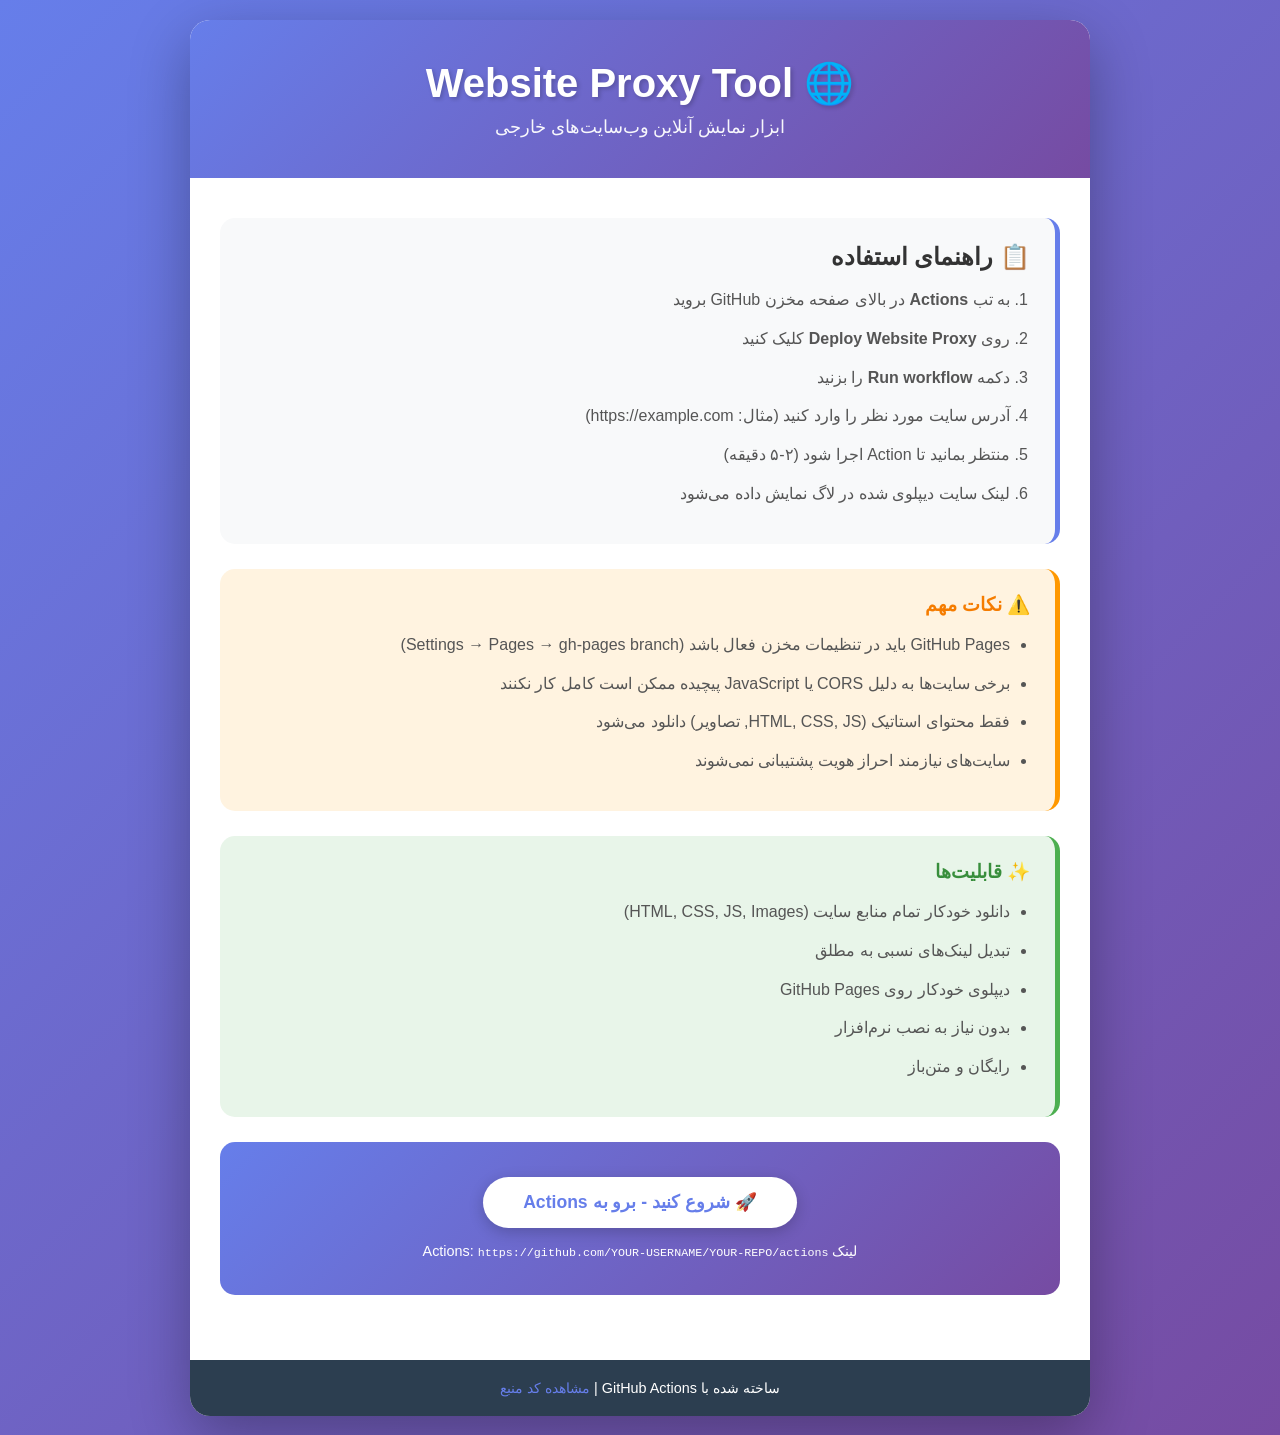
==== index.html @ 62386cd9 "Create index.html" ====
<!DOCTYPE html>
<html lang="fa" dir="rtl">
<head>
    <meta charset="UTF-8">
    <meta name="viewport" content="width=device-width, initial-scale=1.0">
    <title>Website Proxy - GitHub Actions</title>
    <link rel="stylesheet" href="style.css">
</head>
<body>
    <div class="container">
        <header>
            <h1>🌐 Website Proxy Tool</h1>
            <p>ابزار نمایش آنلاین وب‌سایت‌های خارجی</p>
        </header>

        <main>
            <div class="info-box">
                <h2>📋 راهنمای استفاده</h2>
                <ol>
                    <li>به تب <strong>Actions</strong> در بالای صفحه مخزن GitHub بروید</li>
                    <li>روی <strong>Deploy Website Proxy</strong> کلیک کنید</li>
                    <li>دکمه <strong>Run workflow</strong> را بزنید</li>
                    <li>آدرس سایت مورد نظر را وارد کنید (مثال: https://example.com)</li>
                    <li>منتظر بمانید تا Action اجرا شود (۲-۵ دقیقه)</li>
                    <li>لینک سایت دیپلوی شده در لاگ نمایش داده می‌شود</li>
                </ol>
            </div>

            <div class="warning-box">
                <h3>⚠️ نکات مهم</h3>
                <ul>
                    <li>GitHub Pages باید در تنظیمات مخزن فعال باشد (Settings → Pages → gh-pages branch)</li>
                    <li>برخی سایت‌ها به دلیل CORS یا JavaScript پیچیده ممکن است کامل کار نکنند</li>
                    <li>فقط محتوای استاتیک (HTML, CSS, JS, تصاویر) دانلود می‌شود</li>
                    <li>سایت‌های نیازمند احراز هویت پشتیبانی نمی‌شوند</li>
                </ul>
            </div>

            <div class="features-box">
                <h3>✨ قابلیت‌ها</h3>
                <ul>
                    <li>دانلود خودکار تمام منابع سایت (HTML, CSS, JS, Images)</li>
                    <li>تبدیل لینک‌های نسبی به مطلق</li>
                    <li>دیپلوی خودکار روی GitHub Pages</li>
                    <li>بدون نیاز به نصب نرم‌افزار</li>
                    <li>رایگان و متن‌باز</li>
                </ul>
            </div>

            <div class="cta-box">
                <a href="#" class="btn-primary" id="actionsBtn">🚀 شروع کنید - برو به Actions</a>
                <p style="color: white; margin-top: 15px; font-size: 0.9em;">
                    لینک Actions: <span id="actionsLink" style="font-family: monospace;">در حال بارگذاری...</span>
                </p>
            </div>
        </main>

        <footer>
            <p>ساخته شده با GitHub Actions | <a href="https://github.com" target="_blank">مشاهده کد منبع</a></p>
        </footer>
    </div>

    <script src="script.js"></script>
</body>
</html>
---- style.css ----
* {
    margin: 0;
    padding: 0;
    box-sizing: border-box;
}

body {
    font-family: 'Tahoma', 'Segoe UI', sans-serif;
    background: linear-gradient(135deg, #667eea 0%, #764ba2 100%);
    min-height: 100vh;
    display: flex;
    justify-content: center;
    align-items: center;
    padding: 20px;
    direction: rtl;
}

.container {
    background: white;
    border-radius: 20px;
    box-shadow: 0 20px 60px rgba(0, 0, 0, 0.3);
    max-width: 900px;
    width: 100%;
    overflow: hidden;
    animation: fadeIn 0.6s ease;
}

@keyframes fadeIn {
    from {
        opacity: 0;
        transform: translateY(30px);
    }
    to {
        opacity: 1;
        transform: translateY(0);
    }
}

header {
    background: linear-gradient(135deg, #667eea 0%, #764ba2 100%);
    color: white;
    padding: 40px 30px;
    text-align: center;
}

header h1 {
    font-size: 2.5em;
    margin-bottom: 10px;
    text-shadow: 2px 2px 4px rgba(0, 0, 0, 0.2);
}

header p {
    font-size: 1.1em;
    opacity: 0.95;
}

main {
    padding: 40px 30px;
}

.info-box,
.warning-box,
.features-box,
.cta-box {
    background: #f8f9fa;
    border-radius: 15px;
    padding: 25px;
    margin-bottom: 25px;
    border-right: 5px solid #667eea;
    transition: transform 0.3s ease, box-shadow 0.3s ease;
}

.info-box:hover,
.warning-box:hover,
.features-box:hover {
    transform: translateX(-5px);
    box-shadow: 0 5px 15px rgba(0, 0, 0, 0.1);
}

.warning-box {
    border-right-color: #ff9800;
    background: #fff3e0;
}

.features-box {
    border-right-color: #4caf50;
    background: #e8f5e9;
}

.cta-box {
    background: linear-gradient(135deg, #667eea 0%, #764ba2 100%);
    border: none;
    text-align: center;
    padding: 35px;
}

h2, h3 {
    margin-bottom: 15px;
    color: #333;
}

.warning-box h3 {
    color: #f57c00;
}

.features-box h3 {
    color: #388e3c;
}

ol, ul {
    margin-right: 20px;
    line-height: 1.8;
}

ol li, ul li {
    margin-bottom: 10px;
    color: #555;
}

.btn-primary {
    display: inline-block;
    background: white;
    color: #667eea;
    padding: 15px 40px;
    border-radius: 50px;
    text-decoration: none;
    font-weight: bold;
    font-size: 1.1em;
    transition: all 0.3s ease;
    box-shadow: 0 4px 15px rgba(0, 0, 0, 0.2);
}

.btn-primary:hover {
    transform: translateY(-3px);
    box-shadow: 0 6px 20px rgba(0, 0, 0, 0.3);
    background: #f0f0f0;
}

.btn-primary:active {
    transform: translateY(-1px);
}

footer {
    background: #2c3e50;
    color: white;
    text-align: center;
    padding: 20px;
    font-size: 0.9em;
}

footer a {
    color: #667eea;
    text-decoration: none;
    transition: color 0.3s ease;
}

footer a:hover {
    color: #764ba2;
    text-decoration: underline;
}

/* Responsive Design */
@media (max-width: 768px) {
    header h1 {
        font-size: 1.8em;
    }

    header p {
        font-size: 1em;
    }

    main {
        padding: 25px 20px;
    }

    .info-box,
    .warning-box,
    .features-box,
    .cta-box {
        padding: 20px;
    }

    .btn-primary {
        padding: 12px 30px;
        font-size: 1em;
    }
}

@media (max-width: 480px) {
    body {
        padding: 10px;
    }

    header {
        padding: 30px 20px;
    }

    header h1 {
        font-size: 1.5em;
    }

    ol, ul {
        margin-right: 15px;
        font-size: 0.95em;
    }
}
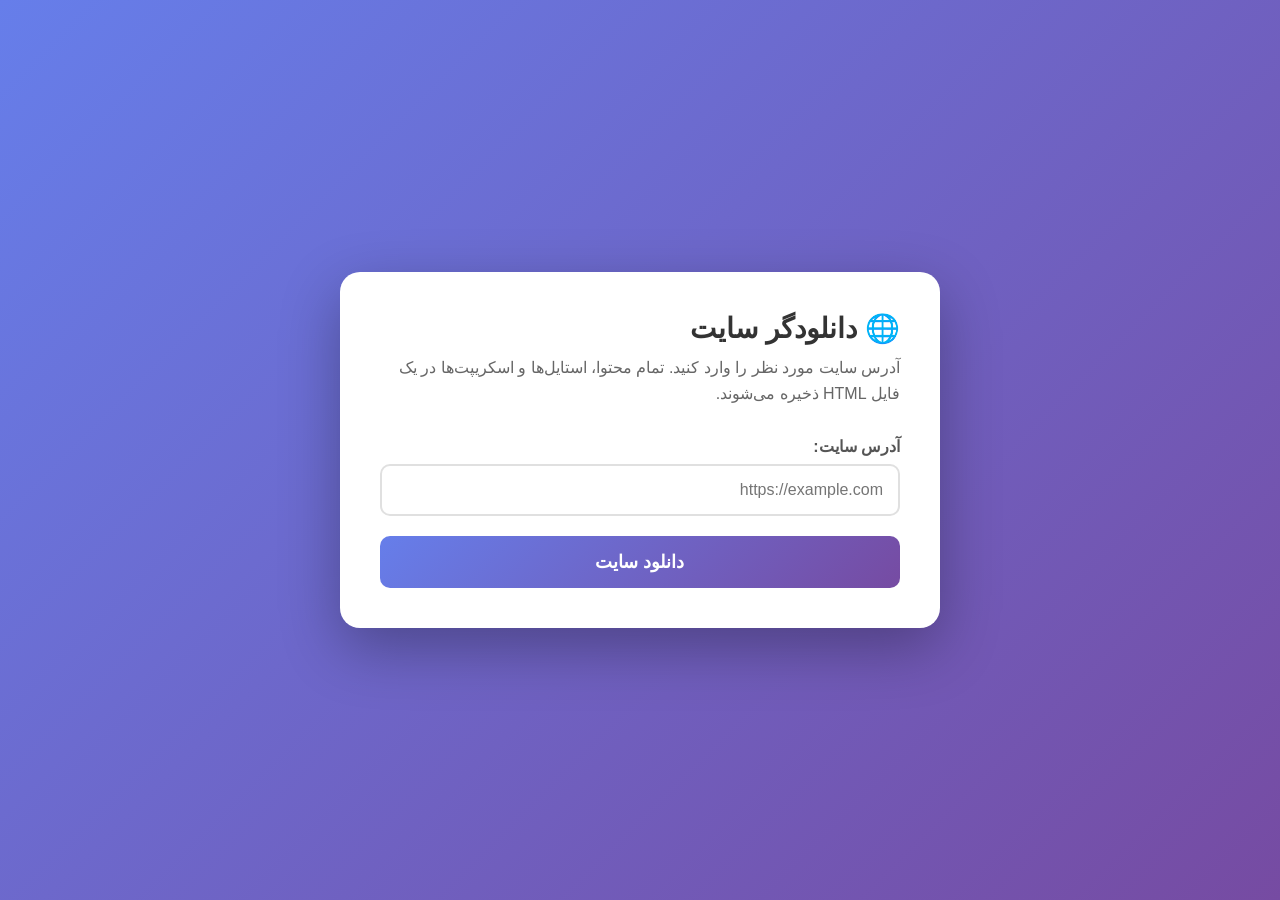
==== commit 6c2b33bd: "index.html" ====
--- a/index.html
+++ b/index.html
@@ -3,61 +3,132 @@
 <head>
     <meta charset="UTF-8">
     <meta name="viewport" content="width=device-width, initial-scale=1.0">
-    <title>Website Proxy - GitHub Actions</title>
-    <link rel="stylesheet" href="style.css">
+    <title>دانلودگر سایت</title>
+    <style>
+        * { margin: 0; padding: 0; box-sizing: border-box; }
+        body {
+            font-family: 'Segoe UI', Tahoma, Geneva, Verdana, sans-serif;
+            background: linear-gradient(135deg, #667eea 0%, #764ba2 100%);
+            min-height: 100vh;
+            display: flex;
+            align-items: center;
+            justify-content: center;
+            padding: 20px;
+        }
+        .container {
+            background: white;
+            border-radius: 20px;
+            padding: 40px;
+            max-width: 600px;
+            width: 100%;
+            box-shadow: 0 20px 60px rgba(0,0,0,0.3);
+        }
+        h1 {
+            color: #333;
+            margin-bottom: 10px;
+            font-size: 28px;
+        }
+        p {
+            color: #666;
+            margin-bottom: 30px;
+            line-height: 1.6;
+        }
+        .input-group {
+            margin-bottom: 20px;
+        }
+        label {
+            display: block;
+            margin-bottom: 8px;
+            color: #555;
+            font-weight: 600;
+        }
+        input {
+            width: 100%;
+            padding: 15px;
+            border: 2px solid #e0e0e0;
+            border-radius: 10px;
+            font-size: 16px;
+            transition: border 0.3s;
+        }
+        input:focus {
+            outline: none;
+            border-color: #667eea;
+        }
+        button {
+            width: 100%;
+            padding: 15px;
+            background: linear-gradient(135deg, #667eea 0%, #764ba2 100%);
+            color: white;
+            border: none;
+            border-radius: 10px;
+            font-size: 18px;
+            font-weight: bold;
+            cursor: pointer;
+            transition: transform 0.2s, box-shadow 0.2s;
+        }
+        button:hover {
+            transform: translateY(-2px);
+            box-shadow: 0 10px 20px rgba(102, 126, 234, 0.4);
+        }
+        button:active {
+            transform: translateY(0);
+        }
+        button:disabled {
+            background: #ccc;
+            cursor: not-allowed;
+            transform: none;
+        }
+        .status {
+            margin-top: 20px;
+            padding: 15px;
+            border-radius: 10px;
+            display: none;
+        }
+        .status.success {
+            background: #d4edda;
+            color: #155724;
+            border: 1px solid #c3e6cb;
+        }
+        .status.error {
+            background: #f8d7da;
+            color: #721c24;
+            border: 1px solid #f5c6cb;
+        }
+        .status.info {
+            background: #d1ecf1;
+            color: #0c5460;
+            border: 1px solid #bee5eb;
+        }
+        .loader {
+            border: 4px solid #f3f3f3;
+            border-top: 4px solid #667eea;
+            border-radius: 50%;
+            width: 40px;
+            height: 40px;
+            animation: spin 1s linear infinite;
+            margin: 20px auto;
+            display: none;
+        }
+        @keyframes spin {
+            0% { transform: rotate(0deg); }
+            100% { transform: rotate(360deg); }
+        }
+    </style>
 </head>
 <body>
     <div class="container">
-        <header>
-            <h1>🌐 Website Proxy Tool</h1>
-            <p>ابزار نمایش آنلاین وب‌سایت‌های خارجی</p>
-        </header>
-
-        <main>
-            <div class="info-box">
-                <h2>📋 راهنمای استفاده</h2>
-                <ol>
-                    <li>به تب <strong>Actions</strong> در بالای صفحه مخزن GitHub بروید</li>
-                    <li>روی <strong>Deploy Website Proxy</strong> کلیک کنید</li>
-                    <li>دکمه <strong>Run workflow</strong> را بزنید</li>
-                    <li>آدرس سایت مورد نظر را وارد کنید (مثال: https://example.com)</li>
-                    <li>منتظر بمانید تا Action اجرا شود (۲-۵ دقیقه)</li>
-                    <li>لینک سایت دیپلوی شده در لاگ نمایش داده می‌شود</li>
-                </ol>
-            </div>
-
-            <div class="warning-box">
-                <h3>⚠️ نکات مهم</h3>
-                <ul>
-                    <li>GitHub Pages باید در تنظیمات مخزن فعال باشد (Settings → Pages → gh-pages branch)</li>
-                    <li>برخی سایت‌ها به دلیل CORS یا JavaScript پیچیده ممکن است کامل کار نکنند</li>
-                    <li>فقط محتوای استاتیک (HTML, CSS, JS, تصاویر) دانلود می‌شود</li>
-                    <li>سایت‌های نیازمند احراز هویت پشتیبانی نمی‌شوند</li>
-                </ul>
-            </div>
-
-            <div class="features-box">
-                <h3>✨ قابلیت‌ها</h3>
-                <ul>
-                    <li>دانلود خودکار تمام منابع سایت (HTML, CSS, JS, Images)</li>
-                    <li>تبدیل لینک‌های نسبی به مطلق</li>
-                    <li>دیپلوی خودکار روی GitHub Pages</li>
-                    <li>بدون نیاز به نصب نرم‌افزار</li>
-                    <li>رایگان و متن‌باز</li>
-                </ul>
-            </div>
-
-            <div class="cta-box">
-                <a href="#" class="btn-primary" id="actionsBtn">🚀 شروع کنید - برو به Actions</a>
-                <p style="color: white; margin-top: 15px; font-size: 0.9em;">
-                    لینک Actions: <span id="actionsLink" style="font-family: monospace;">در حال بارگذاری...</span>
-                </p>
-            </div>
-        </main>
-
-        <footer>
-            <p>ساخته شده با GitHub Actions | <a href="https://github.com" target="_blank">مشاهده کد منبع</a></p>
-        </footer>
+        <h1>🌐 دانلودگر سایت</h1>
+        <p>آدرس سایت مورد نظر را وارد کنید. تمام محتوا، استایل‌ها و اسکریپت‌ها در یک فایل HTML ذخیره می‌شوند.</p>
+        
+        <div class="input-group">
+            <label for="siteUrl">آدرس سایت:</label>
+            <input type="url" id="siteUrl" placeholder="https://example.com" required>
+        </div>
+        
+        <button id="downloadBtn">دانلود سایت</button>
+        
+        <div class="loader" id="loader"></div>
+        <div class="status" id="status"></div>
     </div>
 
     <script src="script.js"></script>
